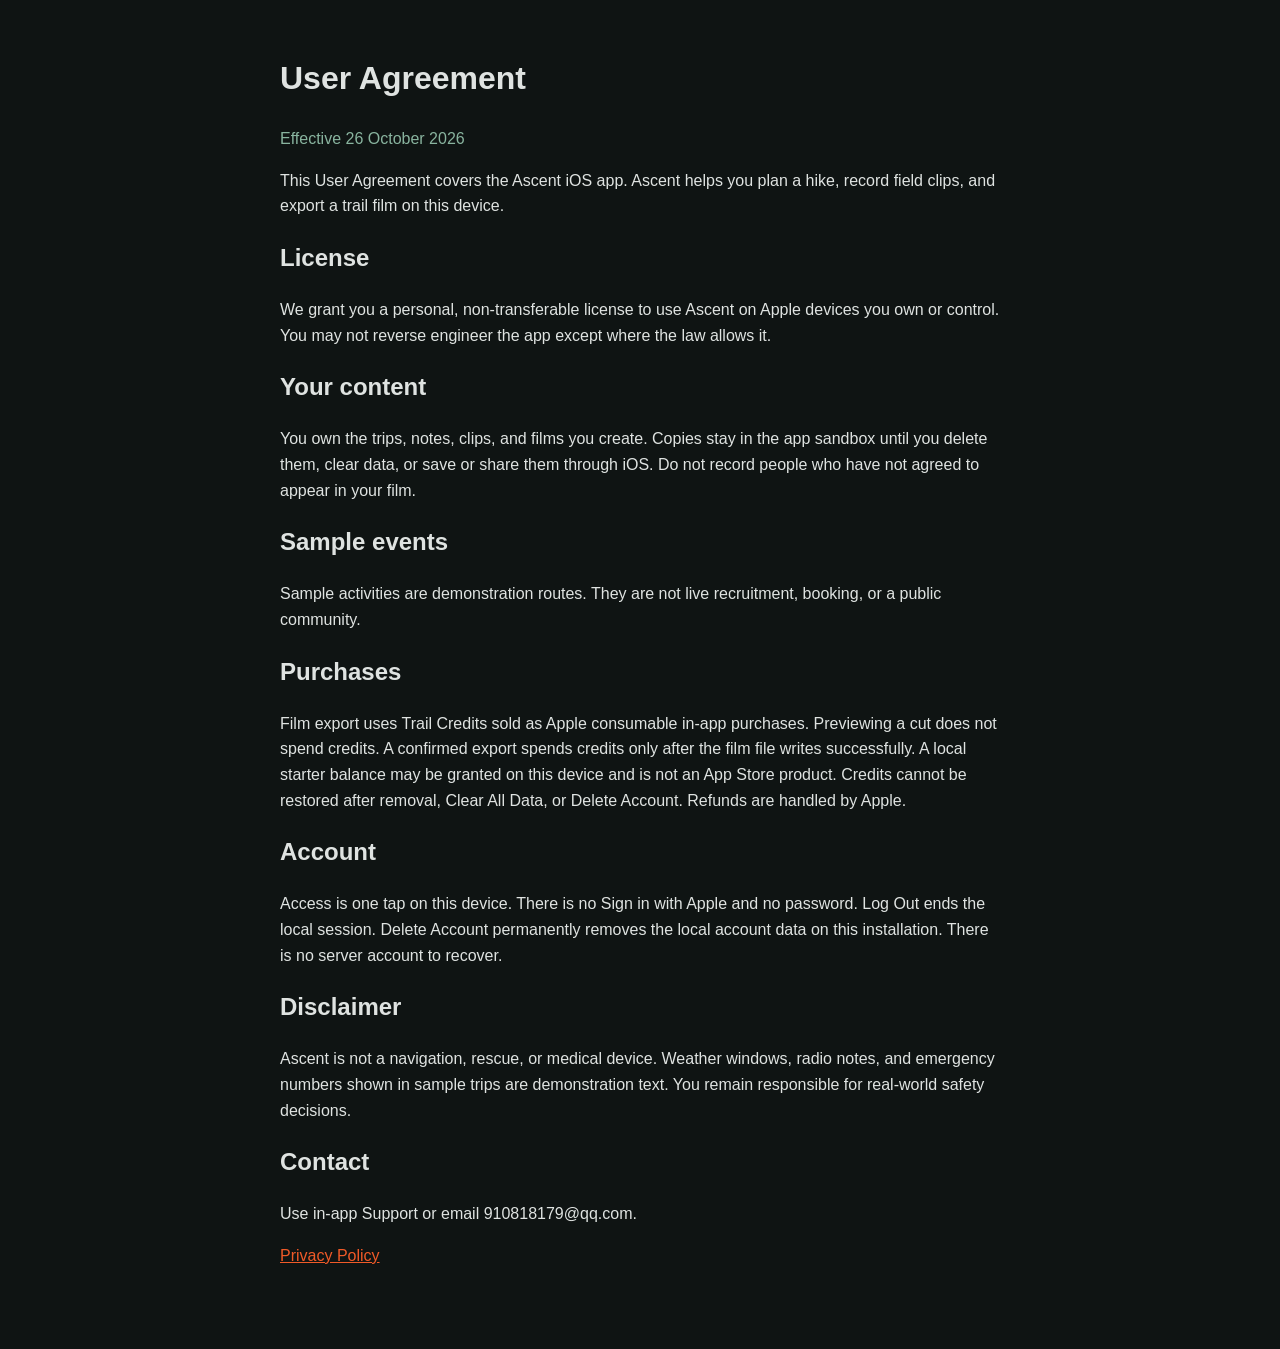
==== user-agreement.html @ 033beaf4 "Publish Ascent Privacy Policy and User Agreement." ====
<!DOCTYPE html>
<html lang="en">
<head>
<meta charset="utf-8"/>
<meta name="viewport" content="width=device-width, initial-scale=1"/>
<title>User Agreement</title>
<link rel="stylesheet" href="legal.css"/>
</head>
<body>
<main>
<h1>User Agreement</h1>
<p class="muted">Effective 26 October 2026</p>
<p>This User Agreement covers the Ascent iOS app. Ascent helps you plan a hike, record field clips, and export a trail film on this device.</p>

<h2>License</h2>
<p>We grant you a personal, non-transferable license to use Ascent on Apple devices you own or control. You may not reverse engineer the app except where the law allows it.</p>

<h2>Your content</h2>
<p>You own the trips, notes, clips, and films you create. Copies stay in the app sandbox until you delete them, clear data, or save or share them through iOS. Do not record people who have not agreed to appear in your film.</p>

<h2>Sample events</h2>
<p>Sample activities are demonstration routes. They are not live recruitment, booking, or a public community.</p>

<h2>Purchases</h2>
<p>Film export uses Trail Credits sold as Apple consumable in-app purchases. Previewing a cut does not spend credits. A confirmed export spends credits only after the film file writes successfully. A local starter balance may be granted on this device and is not an App Store product. Credits cannot be restored after removal, Clear All Data, or Delete Account. Refunds are handled by Apple.</p>

<h2>Account</h2>
<p>Access is one tap on this device. There is no Sign in with Apple and no password. Log Out ends the local session. Delete Account permanently removes the local account data on this installation. There is no server account to recover.</p>

<h2>Disclaimer</h2>
<p>Ascent is not a navigation, rescue, or medical device. Weather windows, radio notes, and emergency numbers shown in sample trips are demonstration text. You remain responsible for real-world safety decisions.</p>

<h2>Contact</h2>
<p>Use in-app Support or email 910818179@qq.com.</p>
<p><a href="privacy-policy.html">Privacy Policy</a></p>
</main>
</body>
</html>
---- legal.css ----
:root { color-scheme: dark; --bg:#0f1413; --ink:#dfe3e1; --muted:#89B49F; --line:#2C3734; --accent:#F05A28; }
html,body { margin:0; background:var(--bg); color:var(--ink); font:16px/1.6 -apple-system,BlinkMacSystemFont,"Segoe UI",sans-serif; }
main { max-width:720px; margin:0 auto; padding:32px 20px 64px; }
h1,h2 { font-family: "Avenir Next", "Segoe UI", sans-serif; }
a { color:var(--accent); }
hr { border:0; border-top:1px solid var(--line); }
.muted { color:var(--muted); }
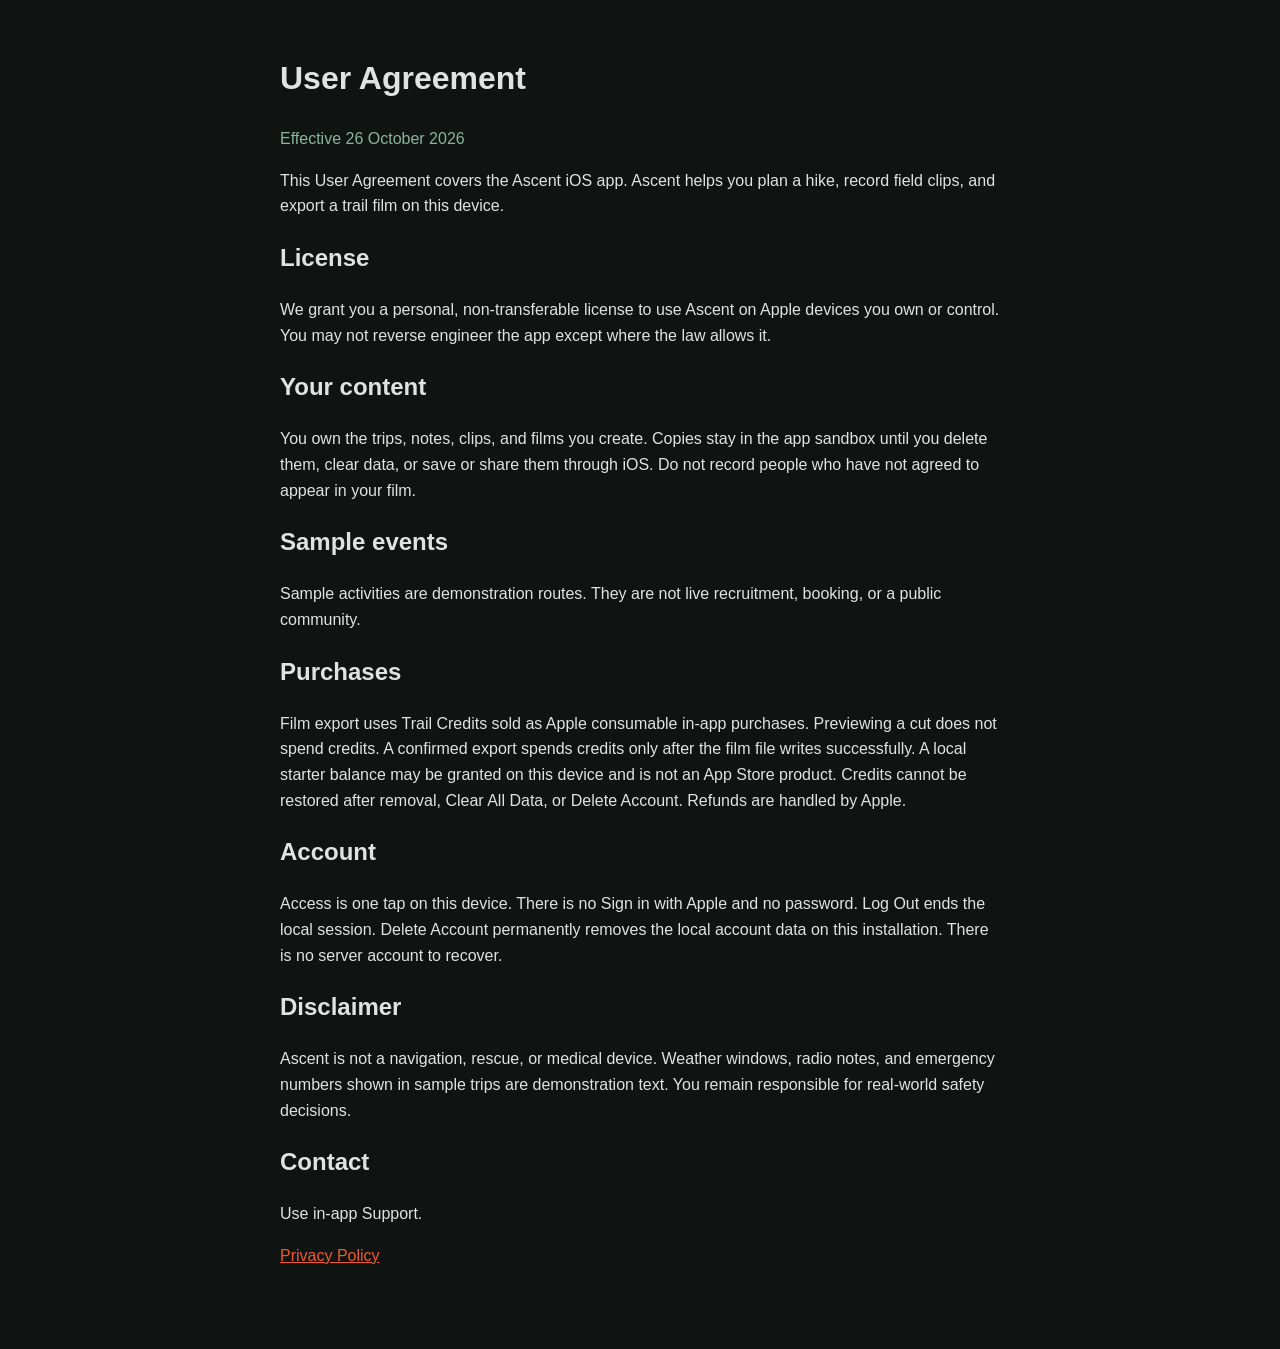
==== commit b9f7eb14: "Remove public contact email from legal pages." ====
--- a/user-agreement.html
+++ b/user-agreement.html
@@ -31,7 +31,7 @@
 <p>Ascent is not a navigation, rescue, or medical device. Weather windows, radio notes, and emergency numbers shown in sample trips are demonstration text. You remain responsible for real-world safety decisions.</p>
 
 <h2>Contact</h2>
-<p>Use in-app Support or email 910818179@qq.com.</p>
+<p>Use in-app Support.</p>
 <p><a href="privacy-policy.html">Privacy Policy</a></p>
 </main>
 </body>
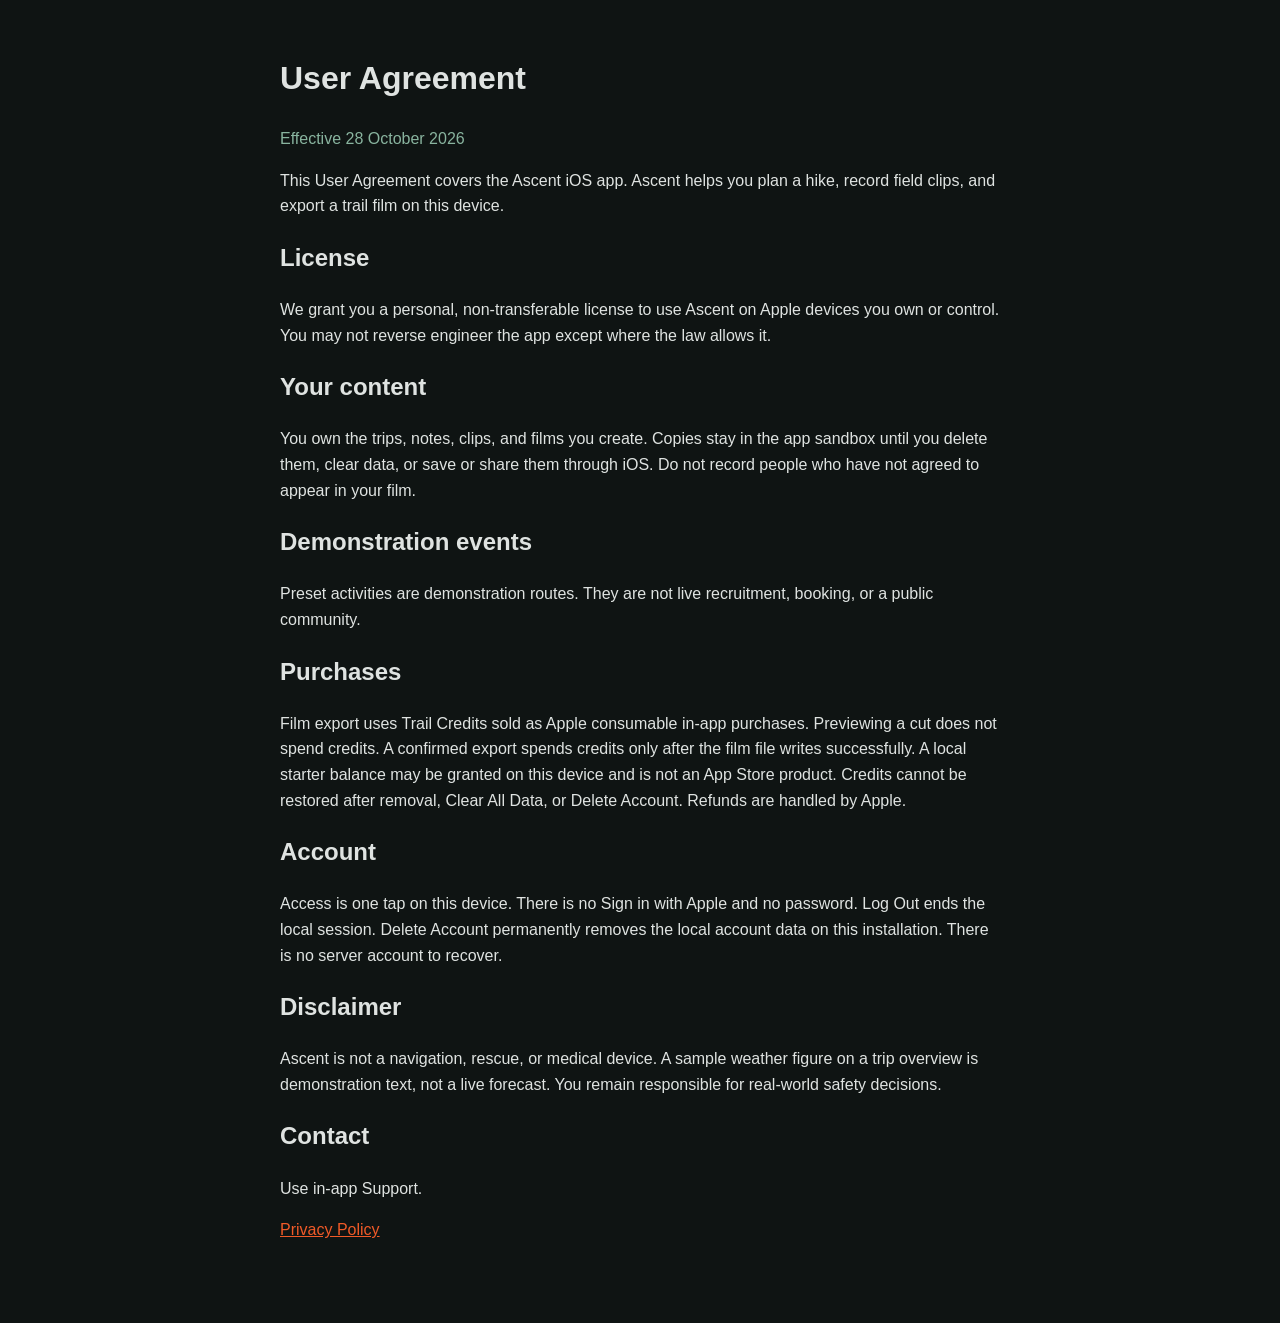
==== commit ec676fb5: "Match the privacy and agreement text to the current photo and microphone flow. Co-authored-by: Curso" ====
--- a/user-agreement.html
+++ b/user-agreement.html
@@ -9,7 +9,7 @@
 <body>
 <main>
 <h1>User Agreement</h1>
-<p class="muted">Effective 26 October 2026</p>
+<p class="muted">Effective 28 October 2026</p>
 <p>This User Agreement covers the Ascent iOS app. Ascent helps you plan a hike, record field clips, and export a trail film on this device.</p>
 
 <h2>License</h2>
@@ -18,8 +18,8 @@
 <h2>Your content</h2>
 <p>You own the trips, notes, clips, and films you create. Copies stay in the app sandbox until you delete them, clear data, or save or share them through iOS. Do not record people who have not agreed to appear in your film.</p>
 
-<h2>Sample events</h2>
-<p>Sample activities are demonstration routes. They are not live recruitment, booking, or a public community.</p>
+<h2>Demonstration events</h2>
+<p>Preset activities are demonstration routes. They are not live recruitment, booking, or a public community.</p>
 
 <h2>Purchases</h2>
 <p>Film export uses Trail Credits sold as Apple consumable in-app purchases. Previewing a cut does not spend credits. A confirmed export spends credits only after the film file writes successfully. A local starter balance may be granted on this device and is not an App Store product. Credits cannot be restored after removal, Clear All Data, or Delete Account. Refunds are handled by Apple.</p>
@@ -28,7 +28,7 @@
 <p>Access is one tap on this device. There is no Sign in with Apple and no password. Log Out ends the local session. Delete Account permanently removes the local account data on this installation. There is no server account to recover.</p>
 
 <h2>Disclaimer</h2>
-<p>Ascent is not a navigation, rescue, or medical device. Weather windows, radio notes, and emergency numbers shown in sample trips are demonstration text. You remain responsible for real-world safety decisions.</p>
+<p>Ascent is not a navigation, rescue, or medical device. A sample weather figure on a trip overview is demonstration text, not a live forecast. You remain responsible for real-world safety decisions.</p>
 
 <h2>Contact</h2>
 <p>Use in-app Support.</p>
